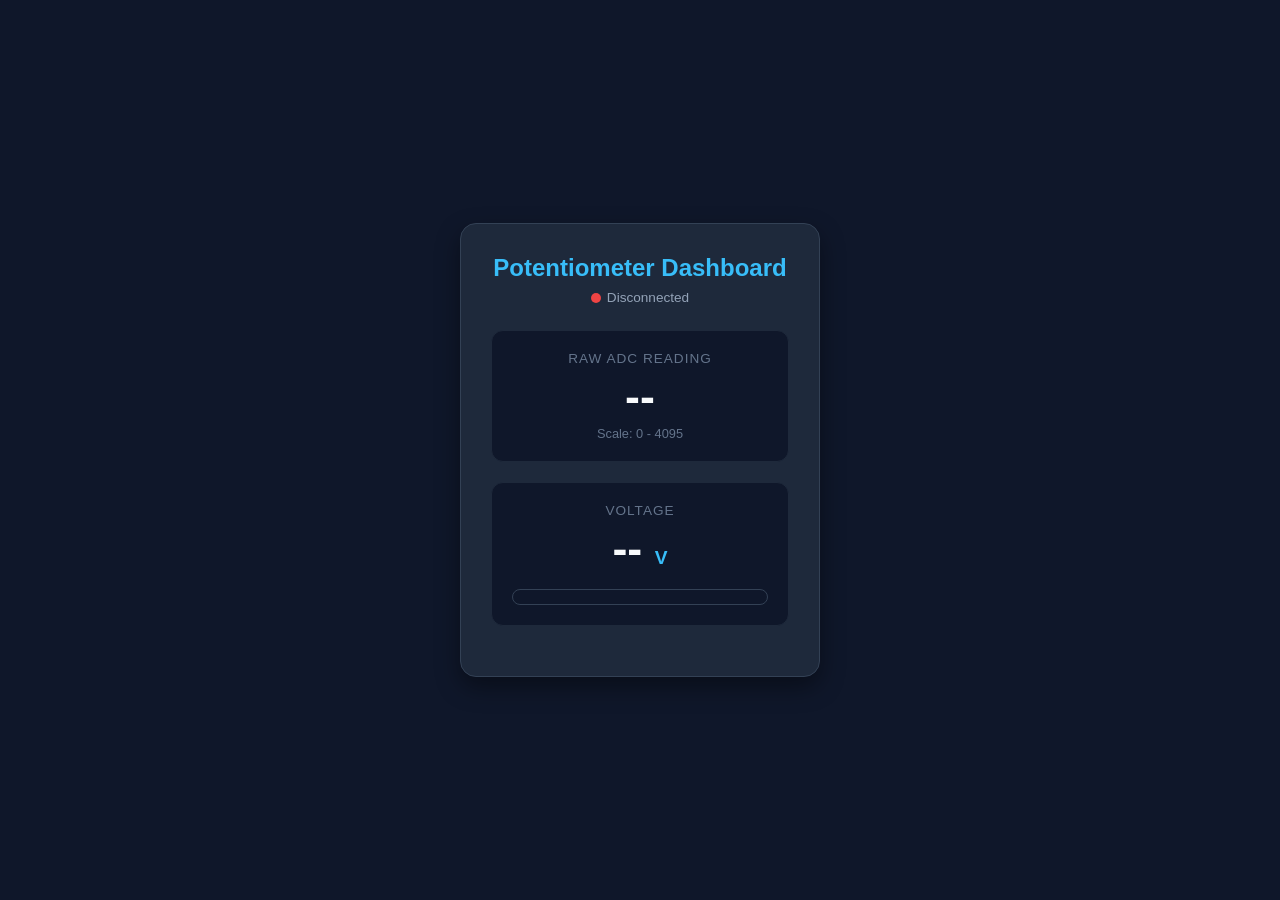
==== index.html @ d167a8a1 "learning github commits" ====
<!DOCTYPE html>
<html lang="en">
<head>
    <meta charset="UTF-8">
    <meta name="viewport" content="width=device-width, initial-scale=1.0">
    <title>ESP32 Potentiometer Dashboard</title>
    <style>
        * {
            box-sizing: border-box;
            margin: 0;
            padding: 0;
            font-family: 'Segoe UI', Tahoma, Geneva, Verdana, sans-serif;
        }

        body {
            background-color: #0f172a;
            color: #f8fafc;
            display: flex;
            justify-content: center;
            align-items: center;
            min-height: 100vh;
        }

        .dashboard {
            background: #1e293b;
            padding: 30px;
            border-radius: 16px;
            box-shadow: 0 10px 25px rgba(0, 0, 0, 0.4);
            width: 360px;
            text-align: center;
            border: 1px solid #334155;
        }

        h1 {
            font-size: 1.5rem;
            margin-bottom: 8px;
            color: #38bdf8;
        }

        .status {
            font-size: 0.85rem;
            margin-bottom: 25px;
            color: #94a3b8;
            display: flex;
            align-items: center;
            justify-content: center;
            gap: 6px;
        }

        .status-dot {
            width: 10px;
            height: 10px;
            border-radius: 50%;
            background-color: #ef4444;
        }

        .status.online .status-dot {
            background-color: #22c55e;
        }

        .metric-box {
            background: #0f172a;
            padding: 20px;
            border-radius: 12px;
            margin-bottom: 20px;
            border: 1px solid #1e293b;
        }

        .metric-label {
            font-size: 0.85rem;
            color: #64748b;
            text-transform: uppercase;
            letter-spacing: 1px;
            margin-bottom: 5px;
        }

        .metric-value {
            font-size: 2.8rem;
            font-weight: bold;
            color: #f8fafc;
        }

        .metric-unit {
            font-size: 1.2rem;
            color: #38bdf8;
        }

        .progress-container {
            background-color: #0f172a;
            border-radius: 10px;
            height: 16px;
            width: 100%;
            overflow: hidden;
            margin-top: 15px;
            border: 1px solid #334155;
        }

        .progress-bar {
            height: 100%;
            width: 0%;
            background: linear-gradient(90deg, #38bdf8, #818cf8);
            border-radius: 10px;
            transition: width 0.1s ease-out;
        }
    </style>
</head>
<body>

    <div class="dashboard">
        <h1>Potentiometer Dashboard</h1>
        <div id="statusIndicator" class="status">
            <div class="status-dot"></div>
            <span id="statusText">Connecting...</span>
        </div>

        <div class="metric-box">
            <div class="metric-label">Raw ADC Reading</div>
            <div class="metric-value" id="rawVal">--</div>
            <div style="color: #64748b; font-size: 0.8rem; margin-top: 4px;">Scale: 0 - 4095</div>
        </div>

        <div class="metric-box">
            <div class="metric-label">Voltage</div>
            <div class="metric-value"><span id="voltVal">--</span> <span class="metric-unit">V</span></div>
            
            <div class="progress-container">
                <div id="progressBar" class="progress-bar"></div>
            </div>
        </div>
    </div>

    <script>
        // NodeMCU-32S IP Address assigned on TestNet
        const ESP32_IP = "192.168.137.241";

        function updateReadings() {
            fetch(`http://${ESP32_IP}/data`)
                .then(response => {
                    if (!response.ok) throw new Error("Connection Error");
                    return response.json();
                })
                .then(data => {
                    document.getElementById("rawVal").innerText = data.pot_raw;
                    document.getElementById("voltVal").innerText = data.pot_volts;

                    // Calculate percentage across 12-bit ADC range (0 - 4095)
                    const percentage = (data.pot_raw / 4095) * 100;
                    document.getElementById("progressBar").style.width = percentage + "%";

                    document.getElementById("statusIndicator").className = "status online";
                    document.getElementById("statusText").innerText = "Connected (" + ESP32_IP + ")";
                })
                .catch(error => {
                    document.getElementById("statusIndicator").className = "status";
                    document.getElementById("statusText").innerText = "Disconnected";
                });
        }

        // Poll every 100ms
        setInterval(updateReadings, 100);
    </script>
</body>
</html>
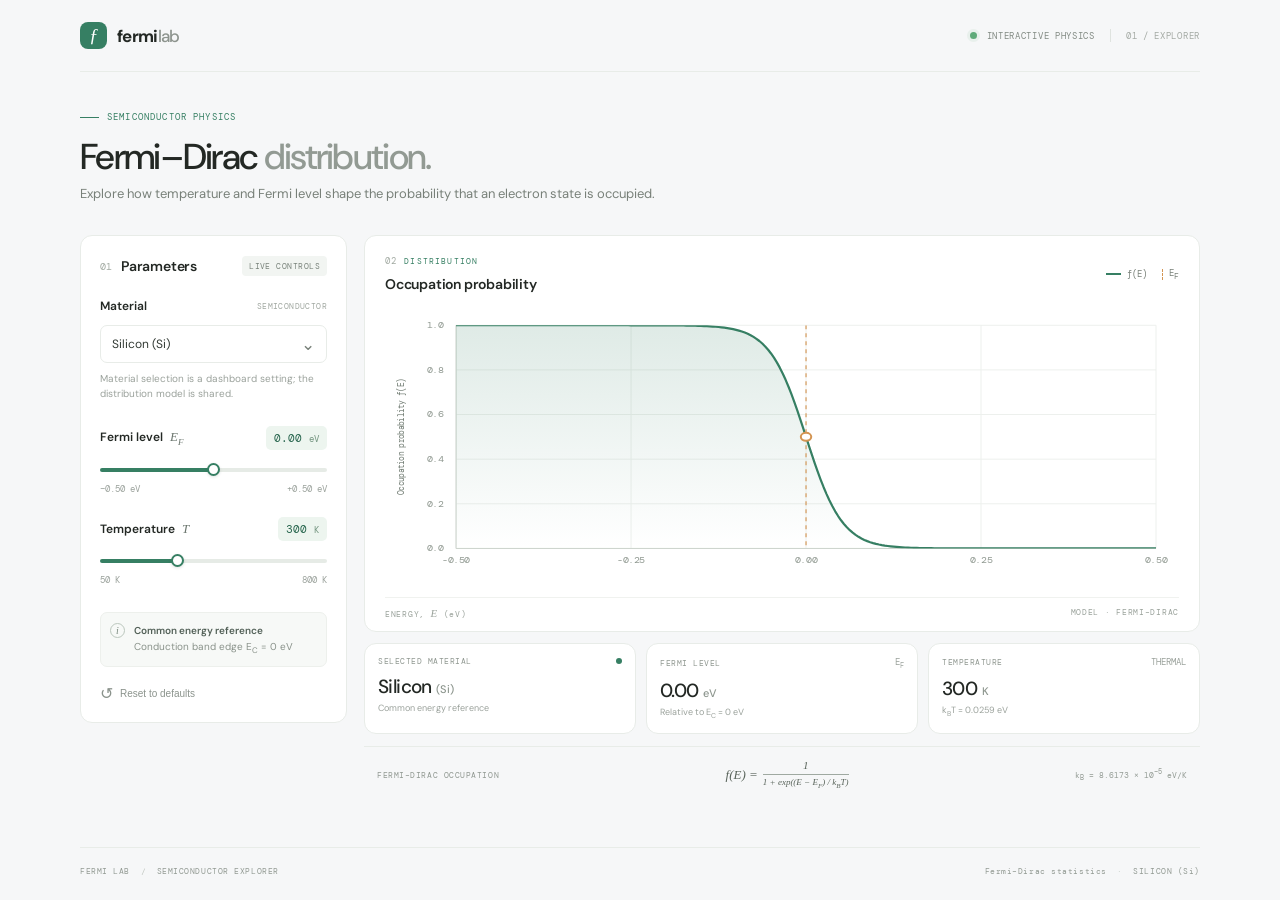
==== commit bc501467: "experimenting with displaying of fermi energy" ====
--- a/index.html
+++ b/index.html
@@ -1,163 +1,74 @@
-<!DOCTYPE html>
+<!doctype html>
 <html lang="en">
 <head>
-    <meta charset="UTF-8">
-    <meta name="viewport" content="width=device-width, initial-scale=1.0">
-    <title>ESP32 Potentiometer Dashboard</title>
-    <style>
-        * {
-            box-sizing: border-box;
-            margin: 0;
-            padding: 0;
-            font-family: 'Segoe UI', Tahoma, Geneva, Verdana, sans-serif;
-        }
-
-        body {
-            background-color: #0f172a;
-            color: #f8fafc;
-            display: flex;
-            justify-content: center;
-            align-items: center;
-            min-height: 100vh;
-        }
-
-        .dashboard {
-            background: #1e293b;
-            padding: 30px;
-            border-radius: 16px;
-            box-shadow: 0 10px 25px rgba(0, 0, 0, 0.4);
-            width: 360px;
-            text-align: center;
-            border: 1px solid #334155;
-        }
-
-        h1 {
-            font-size: 1.5rem;
-            margin-bottom: 8px;
-            color: #38bdf8;
-        }
-
-        .status {
-            font-size: 0.85rem;
-            margin-bottom: 25px;
-            color: #94a3b8;
-            display: flex;
-            align-items: center;
-            justify-content: center;
-            gap: 6px;
-        }
-
-        .status-dot {
-            width: 10px;
-            height: 10px;
-            border-radius: 50%;
-            background-color: #ef4444;
-        }
-
-        .status.online .status-dot {
-            background-color: #22c55e;
-        }
-
-        .metric-box {
-            background: #0f172a;
-            padding: 20px;
-            border-radius: 12px;
-            margin-bottom: 20px;
-            border: 1px solid #1e293b;
-        }
-
-        .metric-label {
-            font-size: 0.85rem;
-            color: #64748b;
-            text-transform: uppercase;
-            letter-spacing: 1px;
-            margin-bottom: 5px;
-        }
-
-        .metric-value {
-            font-size: 2.8rem;
-            font-weight: bold;
-            color: #f8fafc;
-        }
-
-        .metric-unit {
-            font-size: 1.2rem;
-            color: #38bdf8;
-        }
-
-        .progress-container {
-            background-color: #0f172a;
-            border-radius: 10px;
-            height: 16px;
-            width: 100%;
-            overflow: hidden;
-            margin-top: 15px;
-            border: 1px solid #334155;
-        }
-
-        .progress-bar {
-            height: 100%;
-            width: 0%;
-            background: linear-gradient(90deg, #38bdf8, #818cf8);
-            border-radius: 10px;
-            transition: width 0.1s ease-out;
-        }
-    </style>
+  <meta charset="utf-8">
+  <meta name="viewport" content="width=device-width, initial-scale=1">
+  <meta name="theme-color" content="#f6f7f8">
+  <meta name="description" content="An interactive Fermi–Dirac distribution explorer for silicon and gallium nitride.">
+  <title>Fermi Lab — Distribution explorer</title>
+  <link rel="preconnect" href="https://fonts.googleapis.com">
+  <link rel="preconnect" href="https://fonts.gstatic.com" crossorigin>
+  <link href="https://fonts.googleapis.com/css2?family=DM+Mono:wght@400;500&family=DM+Sans:wght@400;500;600;700&display=swap" rel="stylesheet">
+  <link rel="stylesheet" href="style.css">
+  <script src="script.js" defer></script>
 </head>
 <body>
+  <div class="app-shell">
+    <header class="topbar">
+      <a class="brand" href="#main" aria-label="Fermi Lab home"><span class="brand-mark" aria-hidden="true">ƒ</span><span>fermi<span class="brand-light">lab</span></span></a>
+      <div class="topbar-right"><span class="live-indicator" aria-hidden="true"></span><span>INTERACTIVE PHYSICS</span><span class="topbar-divider"></span><span class="version">01 / EXPLORER</span></div>
+    </header>
 
-    <div class="dashboard">
-        <h1>Potentiometer Dashboard</h1>
-        <div id="statusIndicator" class="status">
-            <div class="status-dot"></div>
-            <span id="statusText">Connecting...</span>
+    <main id="main">
+      <section class="intro" aria-labelledby="page-title">
+        <div class="eyebrow"><span class="eyebrow-line"></span>SEMICONDUCTOR PHYSICS</div>
+        <h1 id="page-title">Fermi–Dirac <span>distribution.</span></h1>
+        <p class="intro-copy">Explore how temperature and Fermi level shape the probability that an electron state is occupied.</p>
+      </section>
+
+      <section class="workspace" aria-label="Distribution controls and graph">
+        <aside class="control-panel" aria-label="Simulation settings">
+          <div class="panel-heading"><div><span class="section-index">01</span><h2>Parameters</h2></div><span class="control-tag">LIVE CONTROLS</span></div>
+
+          <div class="control-group material-group">
+            <div class="control-label-row"><label for="material">Material</label><span class="control-hint">SEMICONDUCTOR</span></div>
+            <div class="select-wrap"><select id="material" name="material"><option value="Si">Silicon <span>(Si)</span></option><option value="GaN">Gallium Nitride (GaN)</option></select><span class="select-arrow" aria-hidden="true">⌄</span></div>
+            <p class="field-note">Material selection is a dashboard setting; the distribution model is shared.</p>
+          </div>
+
+          <div class="control-group slider-group">
+            <div class="control-label-row"><label for="fermiLevel">Fermi level <span class="symbol">E<sub>F</sub></span></label><output class="value-pill" id="fermiOutput" for="fermiLevel">0.00 <span>eV</span></output></div>
+            <input id="fermiLevel" type="range" min="-0.5" max="0.5" step="0.01" value="0" aria-describedby="fermiRange">
+            <div class="range-labels" id="fermiRange"><span>−0.50 eV</span><span>+0.50 eV</span></div>
+          </div>
+
+          <div class="control-group slider-group temperature-group">
+            <div class="control-label-row"><label for="temperature">Temperature <span class="symbol">T</span></label><output class="value-pill" id="temperatureOutput" for="temperature">300 <span>K</span></output></div>
+            <input id="temperature" type="range" min="50" max="800" step="1" value="300" aria-describedby="temperatureRange">
+            <div class="range-labels" id="temperatureRange"><span>50 K</span><span>800 K</span></div>
+          </div>
+
+          <div class="model-note"><span class="model-note-icon" aria-hidden="true">i</span><p><strong>Common energy reference</strong><br>Conduction band edge E<sub>C</sub> = 0 eV</p></div>
+          <button class="reset-button" id="resetButton" type="button"><span aria-hidden="true">↺</span> Reset to defaults</button>
+        </aside>
+
+        <div class="results-column">
+          <section class="graph-card" aria-labelledby="graph-title">
+            <div class="graph-header"><div><div class="section-kicker"><span class="section-index">02</span> DISTRIBUTION</div><h2 id="graph-title">Occupation probability</h2></div><div class="graph-legend"><span class="legend-curve"></span><span>f(E)</span><span class="legend-marker"></span><span>E<sub>F</sub></span></div></div>
+            <div class="chart-wrap"><svg id="distributionChart" class="chart" viewBox="0 0 760 360" role="img" aria-labelledby="chartTitle chartDescription" preserveAspectRatio="none"><title id="chartTitle">Fermi–Dirac occupation probability</title><desc id="chartDescription">Occupation probability plotted against electron energy.</desc><defs><linearGradient id="curveFill" x1="0" x2="0" y1="0" y2="1"><stop offset="0%" stop-color="#367f63" stop-opacity=".16"/><stop offset="100%" stop-color="#367f63" stop-opacity="0"/></linearGradient><clipPath id="plotClip"><rect id="plotClipRect" x="68" y="24" width="670" height="278"/></clipPath></defs><g id="gridLayer"></g><g id="axisLayer"></g><g id="dataLayer" clip-path="url(#plotClip)"><path id="curveArea" class="curve-area"></path><path id="curvePath" class="curve-line"></path><line id="fermiLine" class="fermi-line"></line><circle id="fermiPoint" class="fermi-point" r="5"></circle></g><g id="labelLayer"></g></svg></div>
+            <div class="graph-footer"><span>ENERGY, <i>E</i> (eV)</span><span>MODEL · FERMI–DIRAC</span></div>
+          </section>
+
+          <section class="readouts" aria-label="Current simulation values">
+            <article class="readout-card"><div class="readout-top"><span class="readout-label">SELECTED MATERIAL</span><span class="readout-dot"></span></div><div class="readout-main" id="materialReadout">Silicon <span>(Si)</span></div><div class="readout-foot">Common energy reference</div></article>
+            <article class="readout-card"><div class="readout-top"><span class="readout-label">FERMI LEVEL</span><span class="readout-unit">E<sub>F</sub></span></div><div class="readout-main" id="fermiReadout">0.00 <span>eV</span></div><div class="readout-foot">Relative to E<sub>C</sub> = 0 eV</div></article>
+            <article class="readout-card"><div class="readout-top"><span class="readout-label">TEMPERATURE</span><span class="readout-unit">THERMAL</span></div><div class="readout-main" id="temperatureReadout">300 <span>K</span></div><div class="readout-foot" id="thermalEnergy">k<sub>B</sub>T = 0.0259 eV</div></article>
+          </section>
+          <div class="equation-strip"><span class="equation-label">FERMI–DIRAC OCCUPATION</span><span class="equation">f(E) = <span class="frac"><span>1</span><span>1 + exp((E − E<sub>F</sub>) / k<sub>B</sub>T)</span></span></span><span class="equation-constant">k<sub>B</sub> = 8.6173 × 10<sup>−5</sup> eV/K</span></div>
         </div>
-
-        <div class="metric-box">
-            <div class="metric-label">Raw ADC Reading</div>
-            <div class="metric-value" id="rawVal">--</div>
-            <div style="color: #64748b; font-size: 0.8rem; margin-top: 4px;">Scale: 0 - 4095</div>
-        </div>
-
-        <div class="metric-box">
-            <div class="metric-label">Voltage</div>
-            <div class="metric-value"><span id="voltVal">--</span> <span class="metric-unit">V</span></div>
-            
-            <div class="progress-container">
-                <div id="progressBar" class="progress-bar"></div>
-            </div>
-        </div>
-    </div>
-
-    <script>
-        // NodeMCU-32S IP Address assigned on TestNet
-        const ESP32_IP = "192.168.137.241";
-
-        function updateReadings() {
-            fetch(`http://${ESP32_IP}/data`)
-                .then(response => {
-                    if (!response.ok) throw new Error("Connection Error");
-                    return response.json();
-                })
-                .then(data => {
-                    document.getElementById("rawVal").innerText = data.pot_raw;
-                    document.getElementById("voltVal").innerText = data.pot_volts;
-
-                    // Calculate percentage across 12-bit ADC range (0 - 4095)
-                    const percentage = (data.pot_raw / 4095) * 100;
-                    document.getElementById("progressBar").style.width = percentage + "%";
-
-                    document.getElementById("statusIndicator").className = "status online";
-                    document.getElementById("statusText").innerText = "Connected (" + ESP32_IP + ")";
-                })
-                .catch(error => {
-                    document.getElementById("statusIndicator").className = "status";
-                    document.getElementById("statusText").innerText = "Disconnected";
-                });
-        }
-
-        // Poll every 100ms
-        setInterval(updateReadings, 100);
-    </script>
+      </section>
+    </main>
+    <footer class="footer"><span>FERMI LAB <span class="footer-divider">/</span> SEMICONDUCTOR EXPLORER</span><span>Fermi–Dirac statistics <span class="footer-divider">·</span> <span id="footerMaterial">SILICON (SI)</span></span></footer>
+  </div>
 </body>
-</html>+</html>
--- a/style.css
+++ b/style.css
@@ -0,0 +1,5 @@
+:root{color-scheme:light;--paper:#f6f7f8;--white:#fff;--ink:#232824;--muted:#858d86;--soft:#a3aaa4;--line:#e8ece8;--green:#367f63;--green-dark:#28664e;--green-pale:#edf5ef;--mono:'DM Mono',monospace;--sans:'DM Sans',sans-serif}*{box-sizing:border-box}html{scroll-behavior:smooth}body{margin:0;background:var(--paper);color:var(--ink);font-family:var(--sans);-webkit-font-smoothing:antialiased}.app-shell{max-width:1216px;margin:auto;padding:0 48px}.topbar{height:72px;border-bottom:1px solid var(--line);display:flex;align-items:center;justify-content:space-between}.brand{display:flex;align-items:center;gap:10px;color:var(--ink);text-decoration:none;font-weight:700;font-size:17px;letter-spacing:-.65px}.brand-light{color:#8d948e;font-weight:500}.brand-mark{width:27px;height:27px;border-radius:8px;background:var(--green);color:white;display:grid;place-items:center;font:italic 19px Georgia,serif}.topbar-right{display:flex;align-items:center;gap:10px;font:9px var(--mono);letter-spacing:.7px;color:#838b84}.live-indicator{width:7px;height:7px;border-radius:50%;background:#5eaa79;box-shadow:0 0 0 3px #5eaa7918}.topbar-divider{width:1px;height:13px;background:#dfe3df;margin:0 5px}.version{color:#a4aaa4}main{padding-bottom:45px}.intro{padding:39px 0 30px}.eyebrow,.section-kicker{display:flex;align-items:center;gap:8px;color:var(--green);font:9px var(--mono);letter-spacing:1.15px}.eyebrow-line{height:1px;width:19px;background:var(--green)}h1{margin:13px 0 7px;font-weight:500;font-size:36px;letter-spacing:-1.7px;line-height:1.15}h1 span{color:#929a93}.intro-copy{margin:0;color:#788079;font-size:13px;line-height:1.6}.workspace{display:grid;grid-template-columns:267px minmax(0,1fr);gap:17px;align-items:start}.control-panel,.graph-card,.readout-card{background:var(--white);border:1px solid var(--line);border-radius:12px}.control-panel{padding:20px 19px 15px}.panel-heading{display:flex;align-items:center;justify-content:space-between;margin-bottom:22px}.panel-heading>div{display:flex;align-items:center;gap:9px}.panel-heading h2,.graph-header h2{margin:0;font-size:14px;font-weight:600;letter-spacing:-.2px}.section-index{font:10px var(--mono);color:#a2aaa2}.control-tag{padding:5px 7px;border-radius:4px;background:#f2f5f2;color:#79837b;font:8px var(--mono);letter-spacing:.45px}.control-group{margin-bottom:22px}.control-label-row{display:flex;align-items:center;justify-content:space-between;margin-bottom:11px}.control-label-row label{font-size:12px;font-weight:600}.control-hint{font:8px var(--mono);letter-spacing:.4px;color:#a1a8a1}.symbol{margin-left:4px;color:#6a756d;font:italic 13px Georgia,serif}.symbol sub{font-size:9px}.select-wrap{height:38px;position:relative}.select-wrap select{appearance:none;width:100%;height:100%;padding:0 34px 0 11px;border:1px solid var(--line);border-radius:7px;background:#fff;color:#323a34;font:12px var(--sans);outline:none}.select-wrap select:focus{border-color:#82ae96;box-shadow:0 0 0 3px #367f6314}.select-arrow{position:absolute;right:12px;top:8px;color:#788179;pointer-events:none;font-size:17px}.field-note{margin:8px 0 0;color:#9ba29c;font-size:10px;line-height:1.5}.slider-group{margin-top:25px}.value-pill{padding:5px 8px;background:var(--green-pale);color:var(--green-dark);border-radius:5px;font:11px var(--mono)}.value-pill span{font-size:9px;color:#73947f}.slider-group input[type=range]{appearance:none;width:100%;height:17px;background:transparent;display:block;margin:2px 0 0;cursor:pointer;--progress:50%}.slider-group input[type=range]::-webkit-slider-runnable-track{height:4px;border-radius:9px;background:linear-gradient(to right,var(--green) 0 var(--progress),#e6ebe6 var(--progress) 100%)}.slider-group input[type=range]::-moz-range-track{height:4px;border-radius:9px;background:#e6ebe6}.slider-group input[type=range]::-moz-range-progress{height:4px;border-radius:9px;background:var(--green)}.slider-group input[type=range]::-webkit-slider-thumb{appearance:none;width:13px;height:13px;margin-top:-4.5px;background:white;border:2px solid var(--green);border-radius:50%;box-shadow:0 1px 3px #1b392825}.slider-group input[type=range]::-moz-range-thumb{width:10px;height:10px;background:white;border:2px solid var(--green);border-radius:50%;box-shadow:0 1px 3px #1b392825}.slider-group input[type=range]:focus-visible{outline:2px solid #367f6370;outline-offset:4px;border-radius:5px}.range-labels{display:flex;justify-content:space-between;color:#9ba29c;font:9px var(--mono);margin-top:5px}.temperature-group{margin-top:22px}.model-note{display:flex;gap:9px;padding:10px 9px;margin-top:26px;background:#f7f9f7;border:1px solid #edf0ec;border-radius:7px}.model-note-icon{width:15px;height:15px;flex:none;display:grid;place-items:center;border:1px solid #bbc7bd;border-radius:50%;color:#79897d;font:italic 10px Georgia,serif}.model-note p{margin:0;color:#89928a;font-size:10px;line-height:1.55}.model-note strong{color:#526057;font-weight:600}.model-note sub{font-size:8px}.reset-button{display:flex;align-items:center;gap:7px;border:0;background:transparent;color:#8b938c;margin-top:13px;padding:4px 0;font-size:10px;cursor:pointer}.reset-button span{font-size:16px}.reset-button:hover{color:var(--green)}.results-column{min-width:0}.graph-card{padding:19px 20px 12px}.graph-header{display:flex;justify-content:space-between;align-items:center}.section-kicker{font-size:8px;gap:7px;margin-bottom:8px}.section-kicker .section-index{font-size:9px}.graph-header h2{font-size:14px}.graph-legend{display:flex;align-items:center;gap:6px;color:#798179;font:9px var(--mono)}.legend-curve{width:15px;height:2px;background:var(--green);margin-left:4px}.legend-marker{width:1px;height:11px;border-left:1px dashed #d39452;margin-left:9px}.chart-wrap{width:100%;height:289px;margin-top:13px}.chart{display:block;width:100%;height:100%;overflow:visible}.grid-line{stroke:#edf0ed;stroke-width:1;vector-effect:non-scaling-stroke}.axis-line{stroke:#cdd4cd;stroke-width:1;vector-effect:non-scaling-stroke}.tick-label,.axis-label,.fermi-label{fill:#909991;font:10px var(--mono)}.axis-label{fill:#727d74;font-size:10px}.curve-area{fill:url(#curveFill)}.curve-line{fill:none;stroke:var(--green);stroke-width:2.2;stroke-linecap:round;stroke-linejoin:round;vector-effect:non-scaling-stroke}.fermi-line{stroke:#d69a5c;stroke-width:1.2;stroke-dasharray:4 4;vector-effect:non-scaling-stroke}.fermi-point{fill:#fff;stroke:#d39452;stroke-width:2;vector-effect:non-scaling-stroke}.fermi-label{fill:#b57a3e;font-size:9px}.graph-footer{border-top:1px solid #f0f2ef;margin-top:2px;padding-top:9px;display:flex;justify-content:space-between;color:#9aa29b;font:8px var(--mono);letter-spacing:.7px}.graph-footer i{font-family:Georgia,serif;font-size:11px}.readouts{display:grid;grid-template-columns:repeat(3,minmax(0,1fr));gap:10px;margin-top:11px}.readout-card{padding:12px 13px 11px;min-height:91px}.readout-top{display:flex;align-items:center;justify-content:space-between}.readout-label{color:#909891;font:8px var(--mono);letter-spacing:.5px}.readout-dot{width:6px;height:6px;background:var(--green);border-radius:50%}.readout-unit{color:#9ba29c;font:9px var(--mono)}.readout-unit sub{font-size:7px}.readout-main{font-size:19px;letter-spacing:-.6px;font-weight:500;margin-top:8px;white-space:nowrap}.readout-main span{font-size:11px;color:#8d968e;letter-spacing:0}.readout-main sub{font-size:11px}.readout-foot{font-size:9px;color:#9ba29c;margin-top:3px;white-space:nowrap}.readout-foot sub{font-size:7px}.equation-strip{margin-top:12px;padding:11px 13px;border-top:1px solid var(--line);display:flex;align-items:center;justify-content:space-between;gap:8px}.equation-label{font:8px var(--mono);letter-spacing:.55px;color:#909891}.equation{display:flex;align-items:center;gap:5px;color:#58635a;font:italic 13px Georgia,serif}.frac{display:inline-flex;flex-direction:column;text-align:center;vertical-align:middle;font-size:11px;line-height:1.3}.frac>span:first-child{border-bottom:1px solid #9fa9a1;padding:0 3px 2px}.frac>span:last-child{padding-top:2px;font-size:9px}.equation-constant{font:8px var(--mono);color:#929a93;white-space:nowrap}.equation sub,.equation-constant sub{font-size:7px}.equation sup,.equation-constant sup{font-size:7px}.footer{min-height:46px;border-top:1px solid var(--line);display:flex;align-items:center;justify-content:space-between;color:#929a93;font:8px var(--mono);letter-spacing:.55px}.footer-divider{padding:0 5px;color:#c1c7c0}
+@media(min-width:1300px){.app-shell{max-width:1280px}.workspace{grid-template-columns:285px minmax(0,1fr);gap:20px}.chart-wrap{height:315px}}
+@media(max-width:760px){.app-shell{padding:0 22px}.workspace{grid-template-columns:1fr}.control-panel{display:grid;grid-template-columns:1fr 1fr;column-gap:22px}.panel-heading{grid-column:1/-1;margin-bottom:16px}.material-group{grid-column:1/-1}.control-group{margin-bottom:15px}.slider-group,.temperature-group{margin-top:8px}.model-note{grid-column:1/-1;margin-top:10px}.reset-button{grid-column:1/-1}.chart-wrap{height:270px}.intro{padding-top:32px}}
+@media(max-width:480px){.app-shell{padding:0 15px}.topbar{height:62px}.topbar-right{font-size:8px;gap:7px}.version{display:none}h1{font-size:29px;letter-spacing:-1.2px}.intro{padding:29px 0 22px}.intro-copy{font-size:12px;max-width:340px}.workspace{gap:12px}.control-panel{padding:16px 14px;column-gap:14px}.panel-heading h2{font-size:13px}.control-tag{font-size:7px}.control-label-row label{font-size:11px}.graph-card{padding:15px 12px 10px}.graph-header h2{font-size:12px}.graph-legend{font-size:8px}.chart-wrap{height:225px;margin-top:10px}.tick-label{font-size:9px}.axis-label{font-size:9px}.readouts{gap:6px;margin-top:8px}.readout-card{padding:10px 8px;min-height:82px}.readout-label{font-size:7px;letter-spacing:.25px}.readout-main{font-size:16px}.readout-main span{font-size:10px}.readout-foot{font-size:8px;white-space:normal}.equation-strip{flex-wrap:wrap;justify-content:center;gap:8px 12px;padding:10px 4px}.equation-label{width:100%;text-align:center}.equation-constant{font-size:7px}.footer{font-size:7px;letter-spacing:.2px}.footer-divider{padding:0 2px}}
+@media(prefers-reduced-motion:reduce){*,*::before,*::after{scroll-behavior:auto!important;transition:none!important}}
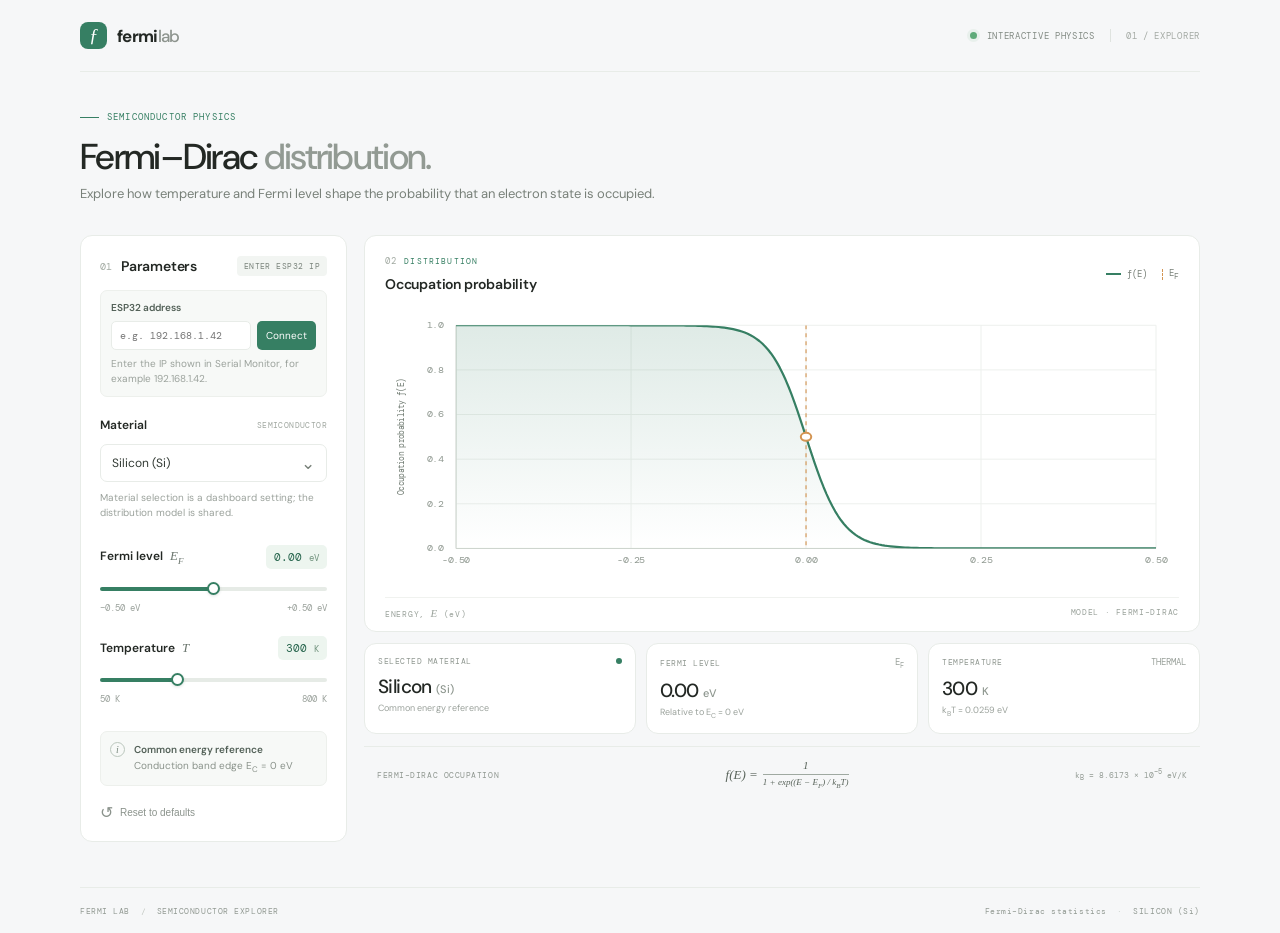
==== commit 2e8bb809: "the simulation folder is for the wosrt case senario where hardware fails currently the hardware is w" ====
--- a/index.html
+++ b/index.html
@@ -28,7 +28,13 @@
 
       <section class="workspace" aria-label="Distribution controls and graph">
         <aside class="control-panel" aria-label="Simulation settings">
-          <div class="panel-heading"><div><span class="section-index">01</span><h2>Parameters</h2></div><span class="control-tag">LIVE CONTROLS</span></div>
+          <div class="panel-heading"><div><span class="section-index">01</span><h2>Parameters</h2></div><span class="control-tag" id="hardwareStatus" role="status" aria-live="polite">HARDWARE CONNECTING</span></div>
+
+          <div class="device-connect">
+            <label for="espAddress">ESP32 address</label>
+            <div class="device-connect-row"><input id="espAddress" type="text" inputmode="url" autocomplete="url" placeholder="e.g. 192.168.1.42" aria-describedby="connectionHelp"><button id="connectButton" type="button">Connect</button></div>
+            <p id="connectionHelp" class="field-note">Enter the IP shown in Serial Monitor. Both devices must use the same hotspot.</p>
+          </div>
 
           <div class="control-group material-group">
             <div class="control-label-row"><label for="material">Material</label><span class="control-hint">SEMICONDUCTOR</span></div>
--- a/style.css
+++ b/style.css
@@ -3,3 +3,5 @@
 @media(max-width:760px){.app-shell{padding:0 22px}.workspace{grid-template-columns:1fr}.control-panel{display:grid;grid-template-columns:1fr 1fr;column-gap:22px}.panel-heading{grid-column:1/-1;margin-bottom:16px}.material-group{grid-column:1/-1}.control-group{margin-bottom:15px}.slider-group,.temperature-group{margin-top:8px}.model-note{grid-column:1/-1;margin-top:10px}.reset-button{grid-column:1/-1}.chart-wrap{height:270px}.intro{padding-top:32px}}
 @media(max-width:480px){.app-shell{padding:0 15px}.topbar{height:62px}.topbar-right{font-size:8px;gap:7px}.version{display:none}h1{font-size:29px;letter-spacing:-1.2px}.intro{padding:29px 0 22px}.intro-copy{font-size:12px;max-width:340px}.workspace{gap:12px}.control-panel{padding:16px 14px;column-gap:14px}.panel-heading h2{font-size:13px}.control-tag{font-size:7px}.control-label-row label{font-size:11px}.graph-card{padding:15px 12px 10px}.graph-header h2{font-size:12px}.graph-legend{font-size:8px}.chart-wrap{height:225px;margin-top:10px}.tick-label{font-size:9px}.axis-label{font-size:9px}.readouts{gap:6px;margin-top:8px}.readout-card{padding:10px 8px;min-height:82px}.readout-label{font-size:7px;letter-spacing:.25px}.readout-main{font-size:16px}.readout-main span{font-size:10px}.readout-foot{font-size:8px;white-space:normal}.equation-strip{flex-wrap:wrap;justify-content:center;gap:8px 12px;padding:10px 4px}.equation-label{width:100%;text-align:center}.equation-constant{font-size:7px}.footer{font-size:7px;letter-spacing:.2px}.footer-divider{padding:0 2px}}
 @media(prefers-reduced-motion:reduce){*,*::before,*::after{scroll-behavior:auto!important;transition:none!important}}
+.control-tag.connected{background:#e8f4eb;color:#28664e}
+.device-connect{margin:-8px 0 20px;padding:10px;background:#f7f9f7;border:1px solid #edf0ec;border-radius:7px}.device-connect>label{display:block;margin-bottom:7px;color:#526057;font-size:10px;font-weight:600}.device-connect-row{display:flex;gap:6px}.device-connect-row input{min-width:0;width:0;flex:1;padding:7px 8px;border:1px solid var(--line);border-radius:5px;color:var(--ink);font:10px var(--mono)}.device-connect-row button{padding:0 9px;border:0;border-radius:5px;background:var(--green);color:white;font:10px var(--sans);cursor:pointer}.device-connect-row button:hover{background:var(--green-dark)}.device-connect .field-note{margin:6px 0 0}
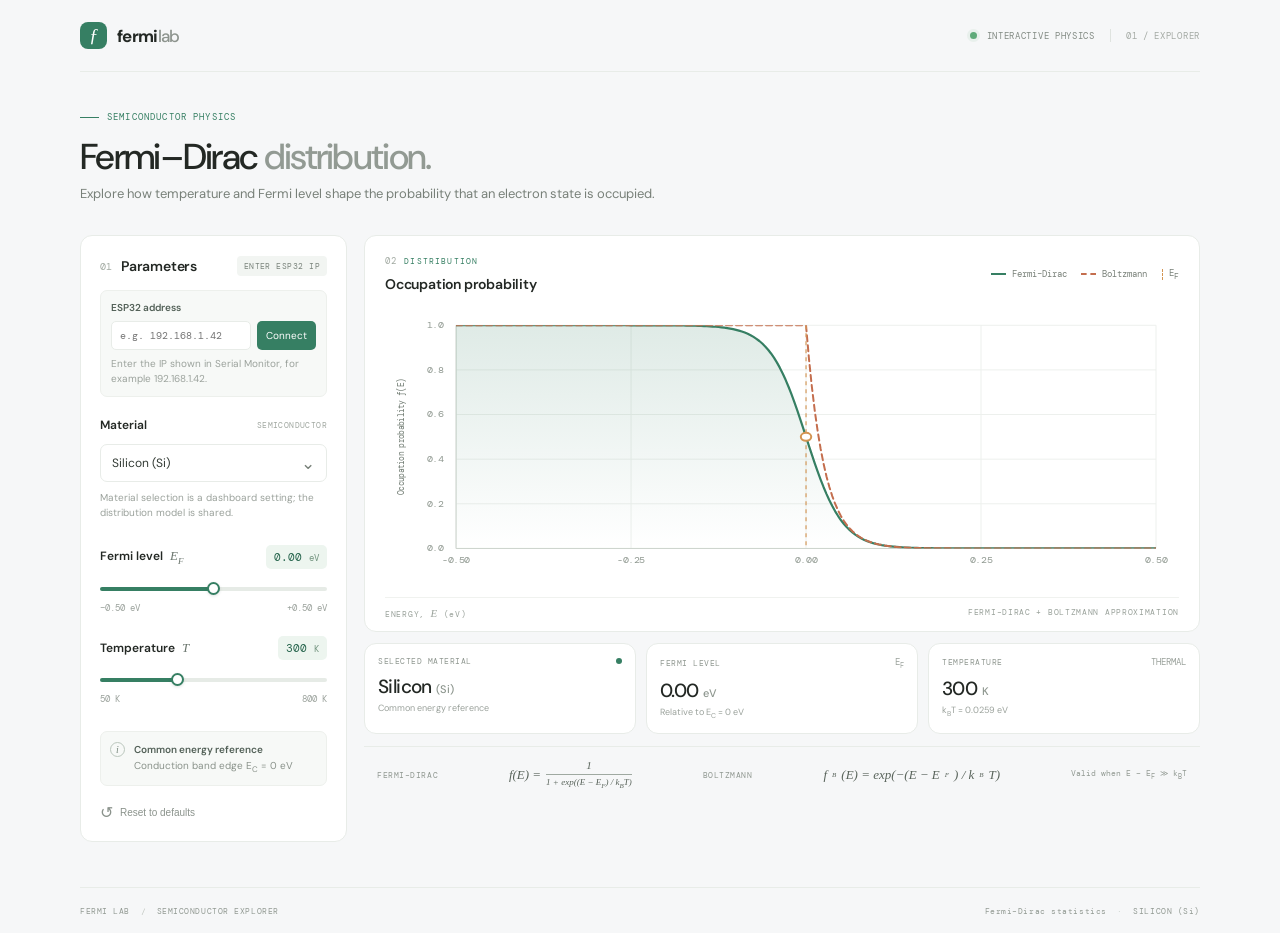
==== commit 6a34bf0b: "approximation error comparison update on grapgh" ====
--- a/index.html
+++ b/index.html
@@ -60,9 +60,9 @@
 
         <div class="results-column">
           <section class="graph-card" aria-labelledby="graph-title">
-            <div class="graph-header"><div><div class="section-kicker"><span class="section-index">02</span> DISTRIBUTION</div><h2 id="graph-title">Occupation probability</h2></div><div class="graph-legend"><span class="legend-curve"></span><span>f(E)</span><span class="legend-marker"></span><span>E<sub>F</sub></span></div></div>
-            <div class="chart-wrap"><svg id="distributionChart" class="chart" viewBox="0 0 760 360" role="img" aria-labelledby="chartTitle chartDescription" preserveAspectRatio="none"><title id="chartTitle">Fermi–Dirac occupation probability</title><desc id="chartDescription">Occupation probability plotted against electron energy.</desc><defs><linearGradient id="curveFill" x1="0" x2="0" y1="0" y2="1"><stop offset="0%" stop-color="#367f63" stop-opacity=".16"/><stop offset="100%" stop-color="#367f63" stop-opacity="0"/></linearGradient><clipPath id="plotClip"><rect id="plotClipRect" x="68" y="24" width="670" height="278"/></clipPath></defs><g id="gridLayer"></g><g id="axisLayer"></g><g id="dataLayer" clip-path="url(#plotClip)"><path id="curveArea" class="curve-area"></path><path id="curvePath" class="curve-line"></path><line id="fermiLine" class="fermi-line"></line><circle id="fermiPoint" class="fermi-point" r="5"></circle></g><g id="labelLayer"></g></svg></div>
-            <div class="graph-footer"><span>ENERGY, <i>E</i> (eV)</span><span>MODEL · FERMI–DIRAC</span></div>
+            <div class="graph-header"><div><div class="section-kicker"><span class="section-index">02</span> DISTRIBUTION</div><h2 id="graph-title">Occupation probability</h2></div><div class="graph-legend"><span class="legend-curve"></span><span>Fermi–Dirac</span><span class="legend-boltzmann"></span><span>Boltzmann</span><span class="legend-marker"></span><span>E<sub>F</sub></span></div></div>
+            <div class="chart-wrap"><svg id="distributionChart" class="chart" viewBox="0 0 760 360" role="img" aria-labelledby="chartTitle chartDescription" preserveAspectRatio="none"><title id="chartTitle">Fermi–Dirac and Boltzmann occupation curves</title><desc id="chartDescription">Occupation probabilities plotted against electron energy.</desc><defs><linearGradient id="curveFill" x1="0" x2="0" y1="0" y2="1"><stop offset="0%" stop-color="#367f63" stop-opacity=".16"/><stop offset="100%" stop-color="#367f63" stop-opacity="0"/></linearGradient><clipPath id="plotClip"><rect id="plotClipRect" x="68" y="24" width="670" height="278"/></clipPath></defs><g id="gridLayer"></g><g id="axisLayer"></g><g id="dataLayer" clip-path="url(#plotClip)"><path id="curveArea" class="curve-area"></path><path id="curvePath" class="curve-line"></path><path id="boltzmannPath" class="boltzmann-line"></path><line id="fermiLine" class="fermi-line"></line><circle id="fermiPoint" class="fermi-point" r="5"></circle></g><g id="labelLayer"></g></svg></div>
+            <div class="graph-footer"><span>ENERGY, <i>E</i> (eV)</span><span>FERMI–DIRAC + BOLTZMANN APPROXIMATION</span></div>
           </section>
 
           <section class="readouts" aria-label="Current simulation values">
@@ -70,11 +70,12 @@
             <article class="readout-card"><div class="readout-top"><span class="readout-label">FERMI LEVEL</span><span class="readout-unit">E<sub>F</sub></span></div><div class="readout-main" id="fermiReadout">0.00 <span>eV</span></div><div class="readout-foot">Relative to E<sub>C</sub> = 0 eV</div></article>
             <article class="readout-card"><div class="readout-top"><span class="readout-label">TEMPERATURE</span><span class="readout-unit">THERMAL</span></div><div class="readout-main" id="temperatureReadout">300 <span>K</span></div><div class="readout-foot" id="thermalEnergy">k<sub>B</sub>T = 0.0259 eV</div></article>
           </section>
-          <div class="equation-strip"><span class="equation-label">FERMI–DIRAC OCCUPATION</span><span class="equation">f(E) = <span class="frac"><span>1</span><span>1 + exp((E − E<sub>F</sub>) / k<sub>B</sub>T)</span></span></span><span class="equation-constant">k<sub>B</sub> = 8.6173 × 10<sup>−5</sup> eV/K</span></div>
+          <div class="equation-strip"><span class="equation-label">FERMI–DIRAC</span><span class="equation">f(E) = <span class="frac"><span>1</span><span>1 + exp((E − E<sub>F</sub>) / k<sub>B</sub>T)</span></span></span><span class="equation-label">BOLTZMANN</span><span class="equation">f<sub>B</sub>(E) = exp(−(E − E<sub>F</sub>) / k<sub>B</sub>T)</span><span class="equation-constant">Valid when E − E<sub>F</sub> ≫ k<sub>B</sub>T</span></div>
         </div>
       </section>
     </main>
     <footer class="footer"><span>FERMI LAB <span class="footer-divider">/</span> SEMICONDUCTOR EXPLORER</span><span>Fermi–Dirac statistics <span class="footer-divider">·</span> <span id="footerMaterial">SILICON (SI)</span></span></footer>
   </div>
 </body>
+
 </html>
--- a/style.css
+++ b/style.css
@@ -4,4 +4,5 @@
 @media(max-width:480px){.app-shell{padding:0 15px}.topbar{height:62px}.topbar-right{font-size:8px;gap:7px}.version{display:none}h1{font-size:29px;letter-spacing:-1.2px}.intro{padding:29px 0 22px}.intro-copy{font-size:12px;max-width:340px}.workspace{gap:12px}.control-panel{padding:16px 14px;column-gap:14px}.panel-heading h2{font-size:13px}.control-tag{font-size:7px}.control-label-row label{font-size:11px}.graph-card{padding:15px 12px 10px}.graph-header h2{font-size:12px}.graph-legend{font-size:8px}.chart-wrap{height:225px;margin-top:10px}.tick-label{font-size:9px}.axis-label{font-size:9px}.readouts{gap:6px;margin-top:8px}.readout-card{padding:10px 8px;min-height:82px}.readout-label{font-size:7px;letter-spacing:.25px}.readout-main{font-size:16px}.readout-main span{font-size:10px}.readout-foot{font-size:8px;white-space:normal}.equation-strip{flex-wrap:wrap;justify-content:center;gap:8px 12px;padding:10px 4px}.equation-label{width:100%;text-align:center}.equation-constant{font-size:7px}.footer{font-size:7px;letter-spacing:.2px}.footer-divider{padding:0 2px}}
 @media(prefers-reduced-motion:reduce){*,*::before,*::after{scroll-behavior:auto!important;transition:none!important}}
 .control-tag.connected{background:#e8f4eb;color:#28664e}
+.legend-boltzmann{width:15px;height:0;border-top:2px dashed #c46e4e;margin-left:8px}.boltzmann-line{fill:none;stroke:#c46e4e;stroke-width:2;stroke-dasharray:6 4;stroke-linecap:round;stroke-linejoin:round;vector-effect:non-scaling-stroke}
 .device-connect{margin:-8px 0 20px;padding:10px;background:#f7f9f7;border:1px solid #edf0ec;border-radius:7px}.device-connect>label{display:block;margin-bottom:7px;color:#526057;font-size:10px;font-weight:600}.device-connect-row{display:flex;gap:6px}.device-connect-row input{min-width:0;width:0;flex:1;padding:7px 8px;border:1px solid var(--line);border-radius:5px;color:var(--ink);font:10px var(--mono)}.device-connect-row button{padding:0 9px;border:0;border-radius:5px;background:var(--green);color:white;font:10px var(--sans);cursor:pointer}.device-connect-row button:hover{background:var(--green-dark)}.device-connect .field-note{margin:6px 0 0}
